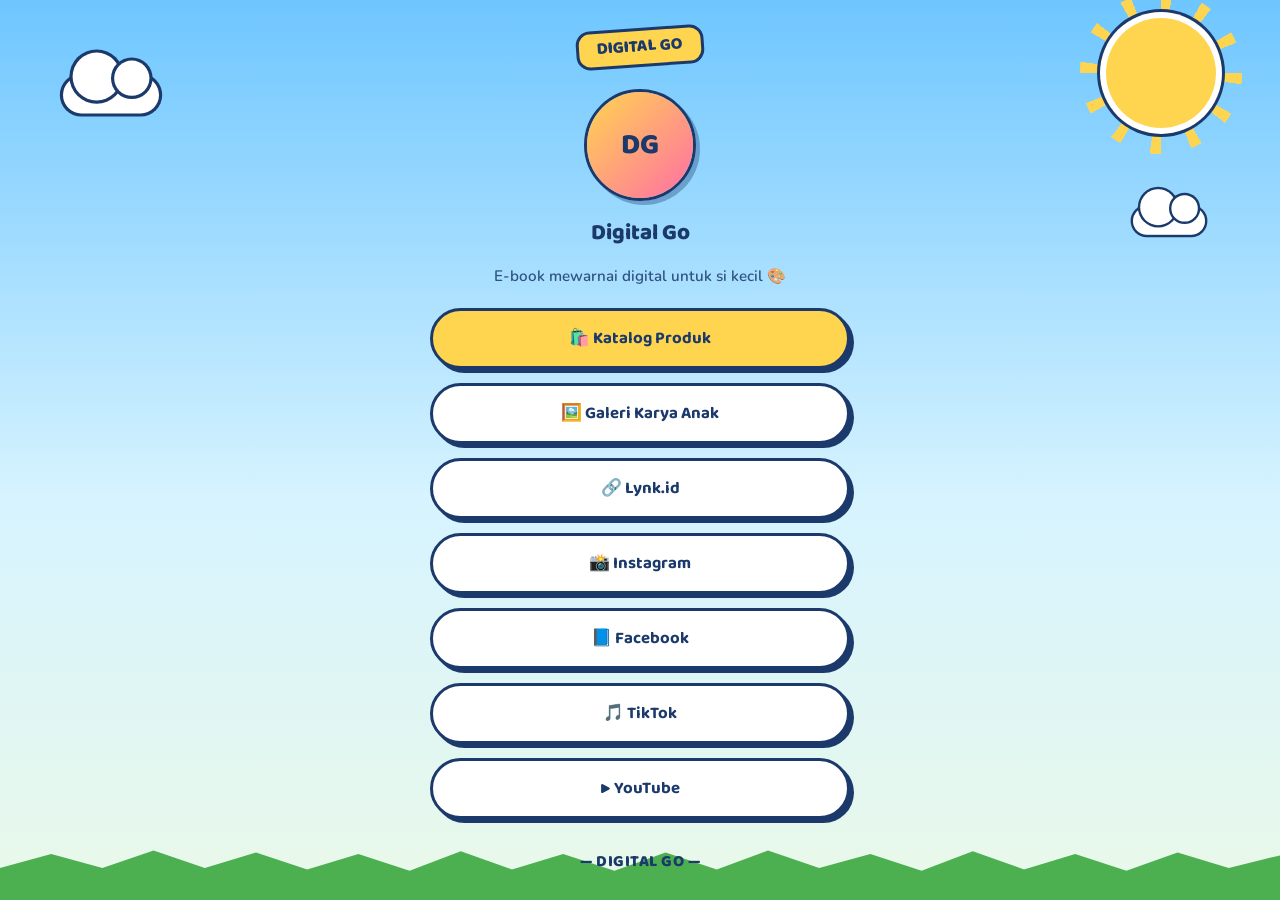
==== bio.html @ b7b14442 "Update bio.html" ====
<!DOCTYPE html>
<html lang="id">
<head>
<meta charset="UTF-8">
<meta name="viewport" content="width=device-width, initial-scale=1.0">
<title>Digital Go — Link in Bio</title>
<meta name="description" content="Semua tautan resmi Digital Go: katalog seri mewarnai, galeri karya anak, toko Lynk.id, dan media sosial.">
<link rel="stylesheet" href="css/style.css">
</head>
<body>

<div class="sky-decor">
  <div class="sun"></div>
  <div class="cloud c1"></div>
  <div class="cloud c2"></div>
  <div class="bush"></div>
</div>

<div class="wrap">
  <div class="bio-wrap">
    <span class="badge">DIGITAL GO</span>

    <div class="logo-wrap">
      <img src="images/logo.jpg" alt="Logo Digital Go" onerror="this.onerror=null;this.remove();">
      <div class="logo-ph">DG</div>
    </div>
    <div class="bio-name">Digital Go</div>
    <p class="bio-tagline">E-book mewarnai digital untuk si kecil 🎨</p>

    <div class="link-list">
      <a class="btn full" href="katalog.html">🛍️ Katalog Produk</a>
      <a class="btn full secondary" href="index.html">🖼️ Galeri Karya Anak</a>
      <a class="btn full secondary" href="https://lynk.id/digitalgo123" target="_blank" rel="noopener">🔗 Lynk.id</a>
      <a class="btn full secondary" href="https://www.instagram.com/digitalgo123.id/" target="_blank" rel="noopener">📸 Instagram</a>
      <a class="btn full secondary" href="https://www.facebook.com/profile.php?id=61594540240313" target="_blank" rel="noopener">📘 Facebook</a>
      <a class="btn full secondary" href="https://www.tiktok.com/@digitalgo123" target="_blank" rel="noopener">🎵 TikTok</a>
      <a class="btn full secondary" href="https://www.youtube.com/@DigitalGo123" target="_blank" rel="noopener">▶️ YouTube</a>
    </div>

    <p class="footer-brand" style="margin-top:30px;">— DIGITAL GO —</p>
  </div>
</div>

</body>
</html>
---- css/style.css ----
@import url('https://fonts.googleapis.com/css2?family=Baloo+2:wght@500;700;800&family=Nunito:wght@400;600;700&display=swap');

:root{
  --sky-top:#6EC6FF;
  --sky-bottom:#D6F3FF;
  --sun:#FFD54F;
  --pink:#FF6FA5;
  --green:#4CD97B;
  --purple:#8B6EFF;
  --navy:#1B3A6B;
  --card:#FFFFFF;
  --grass:#4CAF50;
  --grass-dark:#388E3C;
}

*{box-sizing:border-box;}

body{
  margin:0;
  font-family:'Nunito',sans-serif;
  color:var(--navy);
  background:linear-gradient(180deg,var(--sky-top) 0%,var(--sky-bottom) 55%,#EAF9E9 100%);
  min-height:100vh;
  overflow-x:hidden;
}

.sky-decor{
  position:fixed;
  inset:0;
  pointer-events:none;
  z-index:0;
  overflow:hidden;
}
.sun{
  position:absolute; top:2%; right:5%;
  width:110px; height:110px; border-radius:50%;
  background:var(--sun);
  box-shadow:0 0 0 6px #fff, 0 0 0 9px var(--navy);
}
.sun::before,.sun::after{content:'';position:absolute;inset:-26px;
  background:
    repeating-conic-gradient(var(--sun) 0deg 8deg, transparent 8deg 30deg);
  border-radius:50%;
  z-index:-1;
  opacity:.9;
}
.cloud{position:absolute; width:120px; height:46px; background:#fff; border-radius:40px;
  box-shadow:0 0 0 4px var(--navy);
}
.cloud::before,.cloud::after{content:'';position:absolute;background:#fff;border-radius:50%;
  box-shadow:0 0 0 4px var(--navy);}
.cloud::before{width:60px;height:60px;top:-30px;left:12px;}
.cloud::after{width:44px;height:44px;top:-20px;left:64px;}
.cloud.c1{top:8%; left:4%; transform:scale(.8);}
.cloud.c2{top:22%; right:4%; transform:scale(.6);}
.bush{position:absolute; bottom:-10px; width:100%; height:70px;
  background:var(--grass);
  clip-path:polygon(0% 100%,0% 40%,4% 20%,8% 40%,12% 15%,16% 40%,20% 18%,24% 42%,
    28% 20%,32% 44%,36% 16%,40% 42%,44% 20%,48% 44%,52% 18%,56% 42%,60% 15%,
    64% 40%,68% 20%,72% 44%,76% 16%,80% 42%,84% 20%,88% 44%,92% 18%,96% 40%,100% 22%,100% 100%);
}

.wrap{position:relative; z-index:1; max-width:960px; margin:0 auto; padding:28px 20px 0;}

.badge{
  display:inline-block;
  background:var(--sun);
  border:3px solid var(--navy);
  border-radius:14px;
  padding:8px 18px;
  font-family:'Baloo 2',sans-serif;
  font-weight:800;
  font-size:1.05rem;
  line-height:1;
  color:var(--navy);
  transform:rotate(-4deg);
}

.hero{text-align:center; margin:26px 0 10px;}

.bubble-title{
  font-family:'Baloo 2',sans-serif;
  font-weight:800;
  font-size:clamp(2.4rem,7vw,4.2rem);
  line-height:1.05;
  margin:14px 0 6px;
  -webkit-text-stroke:2px var(--navy);
  text-shadow:3px 3px 0 var(--navy);
}
.bubble-title .l1{color:#FF5C5C;}
.bubble-title .l2{color:var(--sun);}
.bubble-title .l3{color:var(--green);}
.bubble-title .l4{color:#4FC3F7;}
.bubble-title .l5{color:var(--purple);}
.bubble-title .l6{color:var(--pink);}

.ribbon{
  display:inline-block;
  background:var(--sun);
  border:3px solid var(--navy);
  border-radius:999px;
  padding:8px 26px;
  font-family:'Baloo 2',sans-serif;
  font-weight:700;
  font-size:1rem;
  color:var(--navy);
  margin-top:6px;
}

.hero p.lede{
  max-width:520px; margin:16px auto 0;
  font-size:1.05rem; font-weight:600; color:var(--navy);
}

.btn{
  display:inline-flex; align-items:center; gap:8px;
  font-family:'Baloo 2',sans-serif; font-weight:700; font-size:1.05rem;
  text-decoration:none; color:var(--navy);
  background:var(--sun);
  border:3px solid var(--navy);
  border-radius:999px;
  padding:14px 30px;
  box-shadow:4px 4px 0 var(--navy);
  transition:transform .12s ease;
}
.btn:hover{transform:translate(-2px,-2px); box-shadow:6px 6px 0 var(--navy);}
.btn:active{transform:translate(0,0); box-shadow:2px 2px 0 var(--navy);}
.btn.secondary{background:#fff;}
.btn.green{background:var(--green);}
.btn.small{padding:10px 20px; font-size:.9rem;}

.cta-row{margin:22px 0 8px; display:flex; justify-content:center; gap:14px; flex-wrap:wrap;}

.gallery-grid{
  display:grid;
  grid-template-columns:repeat(auto-fill,minmax(190px,1fr));
  gap:22px;
  margin:36px 0;
}

.photo-card{
  background:#fff;
  border:3px solid var(--navy);
  border-radius:16px;
  padding:10px 10px 14px;
  box-shadow:5px 5px 0 rgba(27,58,107,.35);
}
.photo-card:nth-child(3n+1){transform:rotate(-2deg);}
.photo-card:nth-child(3n+2){transform:rotate(1.5deg);}
.photo-card:nth-child(3n){transform:rotate(-1deg);}

.photo-card img{
  width:100%; aspect-ratio:3/4; object-fit:cover;
  border-radius:10px; border:2px solid var(--navy);
  display:block;
}
.photo-card .cap{
  margin-top:8px; text-align:center;
  font-weight:700; font-size:.85rem; color:var(--navy);
}

.empty-state{
  text-align:center; margin:50px auto; max-width:420px;
  font-weight:700; font-size:1.05rem;
}

.load-more-row{text-align:center; margin:10px 0 40px;}

.footer-pill{
  background:var(--sun);
  border:3px solid var(--navy);
  border-radius:999px;
  padding:16px 26px;
  display:flex; flex-wrap:wrap; justify-content:center; gap:18px;
  margin:30px auto 14px;
  max-width:820px;
}
.footer-pill a{
  color:var(--navy); text-decoration:none; font-weight:700; font-size:.92rem;
  display:flex; align-items:center; gap:6px;
}
.footer-brand{
  text-align:center; font-family:'Baloo 2',sans-serif; font-weight:800;
  color:var(--navy); margin-bottom:40px; letter-spacing:.5px;
}

/* ---- Upload / Thanks page ---- */
.form-card{
  background:#fff;
  border:3px solid var(--navy);
  border-radius:20px;
  padding:32px;
  max-width:520px;
  margin:26px auto 40px;
  box-shadow:6px 6px 0 rgba(27,58,107,.35);
}
.field{margin-bottom:18px;}
.field label{
  display:block; font-weight:700; margin-bottom:6px; font-size:.95rem;
}
.field input[type=text],
.field input[type=email],
.field select{
  width:100%; padding:11px 14px; border-radius:10px;
  border:2px solid var(--navy); font-family:'Nunito',sans-serif; font-size:1rem;
  background:#F7FBFF;
}
.field input[type=file]{
  width:100%; padding:10px; border-radius:10px;
  border:2px dashed var(--navy); background:#F7FBFF; font-size:.92rem;
}
.hint{font-size:.82rem; color:#3d5a8a; margin-top:5px;}
.steps-mini{display:flex; gap:14px; margin:18px 0 8px; flex-wrap:wrap;}
.step-chip{
  background:#FFF3D6; border:2px solid var(--navy); border-radius:12px;
  padding:8px 14px; font-weight:700; font-size:.85rem; display:flex; align-items:center; gap:8px;
}
.step-chip .num{
  background:var(--navy); color:#fff; border-radius:50%;
  width:20px; height:20px; display:flex; align-items:center; justify-content:center;
  font-size:.78rem;
}
.back-link{display:block; text-align:center; margin-top:6px; font-weight:700; color:var(--navy);}

.thanks-box{
  text-align:center; max-width:480px; margin:60px auto; padding:30px;
}
.thanks-box .big-emoji{font-size:3.4rem;}

/* ---- Katalog ---- */
.tab-row{display:flex; justify-content:center; gap:12px; margin:28px 0 18px; flex-wrap:wrap;}
.tab-btn{
  font-family:'Baloo 2',sans-serif; font-weight:700; font-size:1rem;
  color:var(--navy); background:#fff; border:3px solid var(--navy);
  border-radius:999px; padding:10px 22px; cursor:pointer;
  box-shadow:3px 3px 0 var(--navy); transition:transform .12s ease;
}
.tab-btn:hover{transform:translate(-1px,-1px);}
.tab-btn.active{background:var(--sun);}

.catalog-section{display:none;}
.catalog-section.active{display:block;}

.chip-row{display:flex; justify-content:center; gap:10px; margin:0 0 26px; flex-wrap:wrap;}
.chip{
  font-family:'Nunito',sans-serif; font-weight:700; font-size:.85rem;
  color:var(--navy); background:#fff; border:2px solid var(--navy);
  border-radius:999px; padding:7px 16px; cursor:pointer;
}
.chip.active{background:var(--green); color:#fff;}

.bundle-grid{
  display:grid; grid-template-columns:repeat(auto-fill,minmax(260px,1fr));
  gap:22px; margin:10px 0 40px;
}
.bundle-card{
  display:block; text-decoration:none; color:var(--navy);
  background:#fff; border:3px solid var(--navy); border-radius:18px;
  padding:18px; box-shadow:5px 5px 0 rgba(27,58,107,.35);
  transition:transform .12s ease;
}
.bundle-card:hover{transform:translate(-2px,-2px); box-shadow:7px 7px 0 rgba(27,58,107,.35);}
.bundle-card .bcount{
  display:inline-block; background:var(--sun); border:2px solid var(--navy);
  border-radius:999px; padding:3px 12px; font-size:.78rem; font-weight:700; margin-bottom:10px;
}
.bundle-card .bname{
  font-family:'Baloo 2',sans-serif; font-weight:800; font-size:1.15rem; margin:0 0 12px;
}
.bundle-icons{display:flex; gap:6px; margin-bottom:12px;}
.bundle-icons span{
  width:34px; height:34px; border-radius:50%; display:flex; align-items:center; justify-content:center;
  font-size:1.1rem; border:2px solid var(--navy);
}
.bundle-series-list{list-style:none; margin:0 0 14px; padding:0; font-size:.85rem; font-weight:600;}
.bundle-series-list li{padding:4px 0; border-top:1px dashed rgba(27,58,107,.25);}
.bundle-series-list li:first-child{border-top:none;}
.bundle-card .cta-hint{font-weight:800; font-size:.85rem; color:#B0530D;}

.series-grid{
  display:grid; grid-template-columns:repeat(auto-fill,minmax(170px,1fr));
  gap:20px; margin:10px 0 40px;
}
.series-card{
  display:block; text-decoration:none; color:var(--navy);
  background:#fff; border:3px solid var(--navy); border-radius:16px;
  padding:10px 10px 12px; box-shadow:4px 4px 0 rgba(27,58,107,.35);
  transition:transform .12s ease;
}
.series-card:hover{transform:translate(-2px,-2px); box-shadow:6px 6px 0 rgba(27,58,107,.35);}
.cover-wrap{position:relative; aspect-ratio:3/4; border-radius:10px; overflow:hidden; border:2px solid var(--navy);}
.cover-wrap img{position:absolute; inset:0; width:100%; height:100%; object-fit:cover;}
.cover-ph{width:100%; height:100%; display:flex; align-items:center; justify-content:center; font-size:2.2rem;}
.cat-alam{background:linear-gradient(135deg,#B7F0B1,#4CD97B);}
.cat-bangunan{background:linear-gradient(135deg,#FFD6A5,#FF9F4A);}
.cat-transportasi{background:linear-gradient(135deg,#A8D8FF,#4FC3F7);}
.cat-objek{background:linear-gradient(135deg,#FFD3E8,#FF6FA5);}
.cat-edukasi{background:linear-gradient(135deg,#DCC9FF,#8B6EFF);}
.series-card .stitle{margin-top:8px; font-weight:700; font-size:.85rem; text-align:center; line-height:1.25;}
.series-card .scat{display:block; text-align:center; font-size:.7rem; font-weight:700; margin-top:4px; opacity:.7;}

@media (max-width:520px){
  .bubble-title{font-size:2.2rem;}
  .badge{font-size:.9rem; padding:6px 14px;}
}

/* ---- Link in Bio ---- */
.bio-wrap{max-width:440px; margin:0 auto; text-align:center;}
.logo-wrap{
  position:relative; width:112px; height:112px; margin:22px auto 14px;
  border-radius:50%; overflow:hidden; border:3px solid var(--navy);
  box-shadow:4px 4px 0 rgba(27,58,107,.35);
}
.logo-wrap img{position:absolute; inset:0; width:100%; height:100%; object-fit:cover;}
.logo-ph{
  width:100%; height:100%; display:flex; align-items:center; justify-content:center;
  font-family:'Baloo 2',sans-serif; font-weight:800; font-size:1.8rem; color:var(--navy);
  background:linear-gradient(135deg,var(--sun),var(--pink));
}
.bio-name{font-family:'Baloo 2',sans-serif; font-weight:800; font-size:1.4rem; margin:4px 0 4px;}
.bio-tagline{font-size:.95rem; font-weight:600; color:var(--navy); opacity:.85; margin-bottom:6px;}

.link-list{display:flex; flex-direction:column; gap:14px; max-width:420px; margin:22px auto 10px;}
.btn.full{width:100%; justify-content:center;}
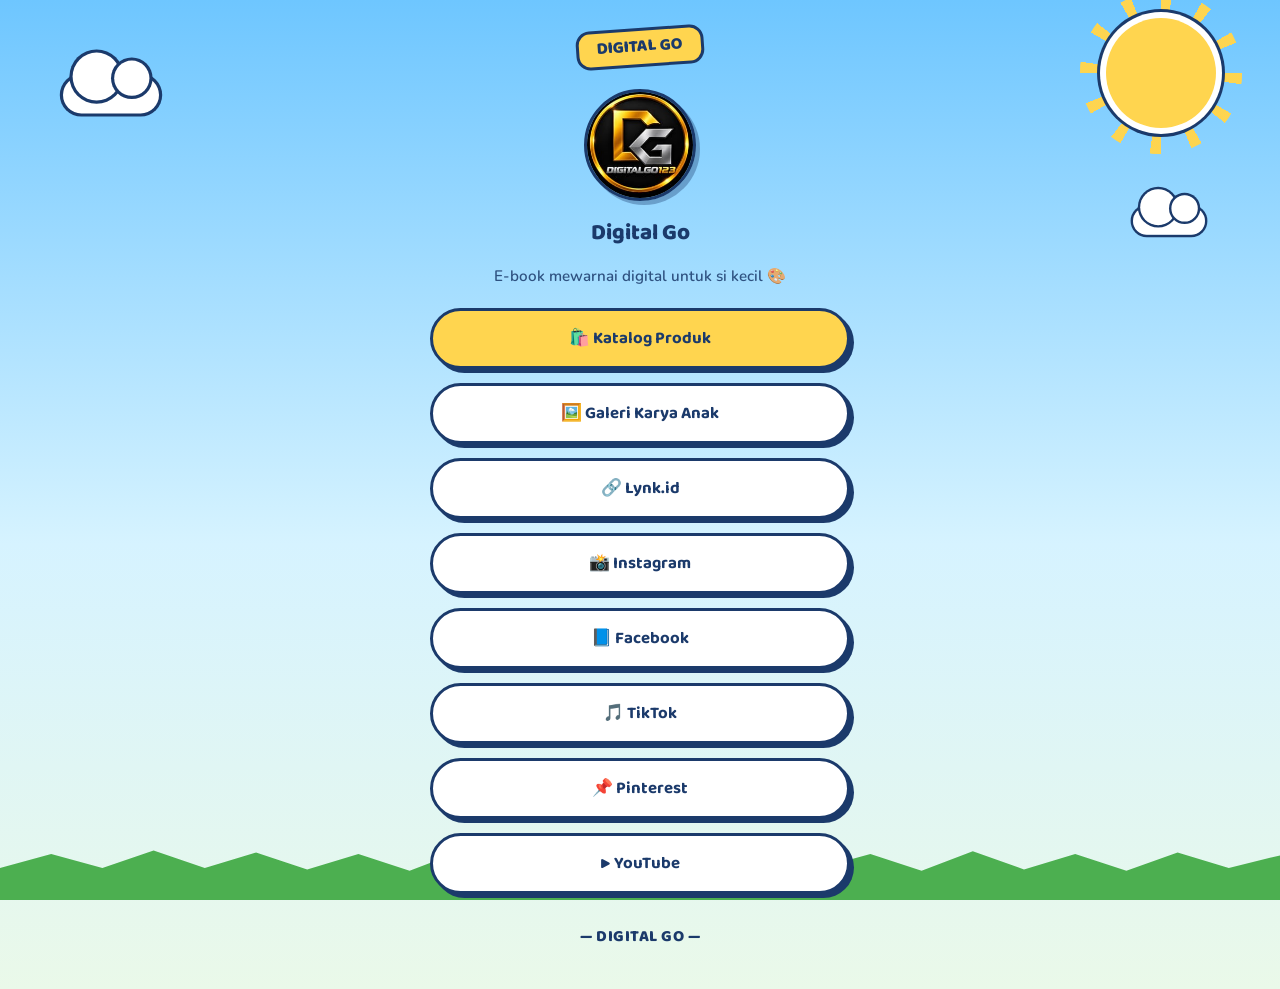
==== commit 3e2c99b7: "Update bio.html" ====
--- a/bio.html
+++ b/bio.html
@@ -34,6 +34,7 @@
       <a class="btn full secondary" href="https://www.instagram.com/digitalgo123.id/" target="_blank" rel="noopener">📸 Instagram</a>
       <a class="btn full secondary" href="https://www.facebook.com/profile.php?id=61594540240313" target="_blank" rel="noopener">📘 Facebook</a>
       <a class="btn full secondary" href="https://www.tiktok.com/@digitalgo123" target="_blank" rel="noopener">🎵 TikTok</a>
+      <a class="btn full secondary" href="https://id.pinterest.com/digitalgo123id/" target="_blank" rel="noopener">📌 Pinterest</a>
       <a class="btn full secondary" href="https://www.youtube.com/@DigitalGo123" target="_blank" rel="noopener">▶️ YouTube</a>
     </div>
 
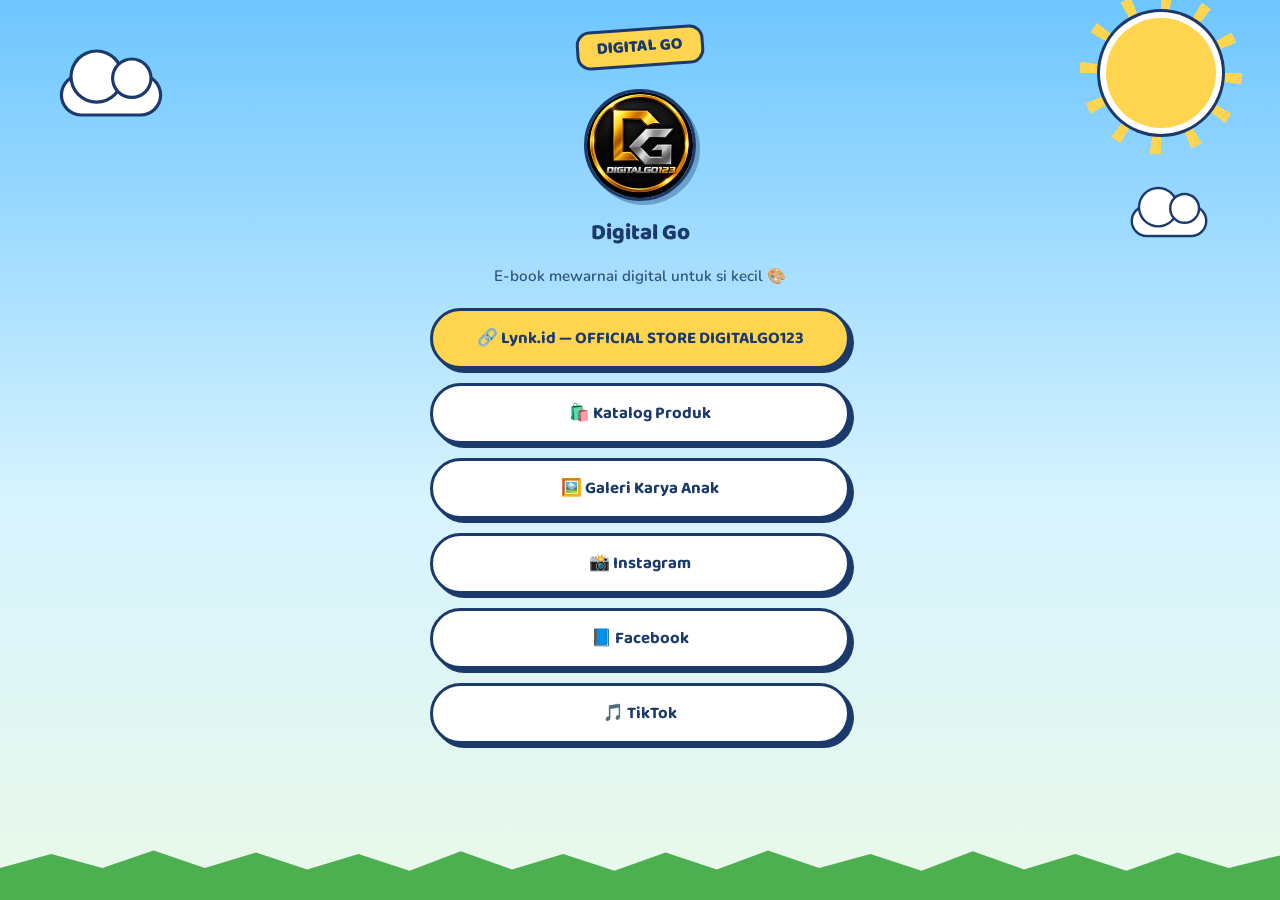
==== commit 7979c35d: "Update bio.html" ====
--- a/bio.html
+++ b/bio.html
@@ -28,19 +28,10 @@
     <p class="bio-tagline">E-book mewarnai digital untuk si kecil 🎨</p>
 
     <div class="link-list">
-      <a class="btn full" href="katalog.html">🛍️ Katalog Produk</a>
+      <a class="btn full" href="https://lynk.id/digitalgo123" target="_blank" rel="noopener">🔗 Lynk.id — OFFICIAL STORE DIGITALGO123</a>
+      <a class="btn full secondary" href="katalog.html">🛍️ Katalog Produk</a>
       <a class="btn full secondary" href="index.html">🖼️ Galeri Karya Anak</a>
-      <a class="btn full secondary" href="https://lynk.id/digitalgo123" target="_blank" rel="noopener">🔗 Lynk.id</a>
       <a class="btn full secondary" href="https://www.instagram.com/digitalgo123.id/" target="_blank" rel="noopener">📸 Instagram</a>
       <a class="btn full secondary" href="https://www.facebook.com/profile.php?id=61594540240313" target="_blank" rel="noopener">📘 Facebook</a>
       <a class="btn full secondary" href="https://www.tiktok.com/@digitalgo123" target="_blank" rel="noopener">🎵 TikTok</a>
-      <a class="btn full secondary" href="https://id.pinterest.com/digitalgo123id/" target="_blank" rel="noopener">📌 Pinterest</a>
-      <a class="btn full secondary" href="https://www.youtube.com/@DigitalGo123" target="_blank" rel="noopener">▶️ YouTube</a>
-    </div>
-
-    <p class="footer-brand" style="margin-top:30px;">— DIGITAL GO —</p>
-  </div>
-</div>
-
-</body>
-</html>
+      <a class="btn full secondary" href="https://id.pinterest.com/digitalgo123id/" target="_blank"
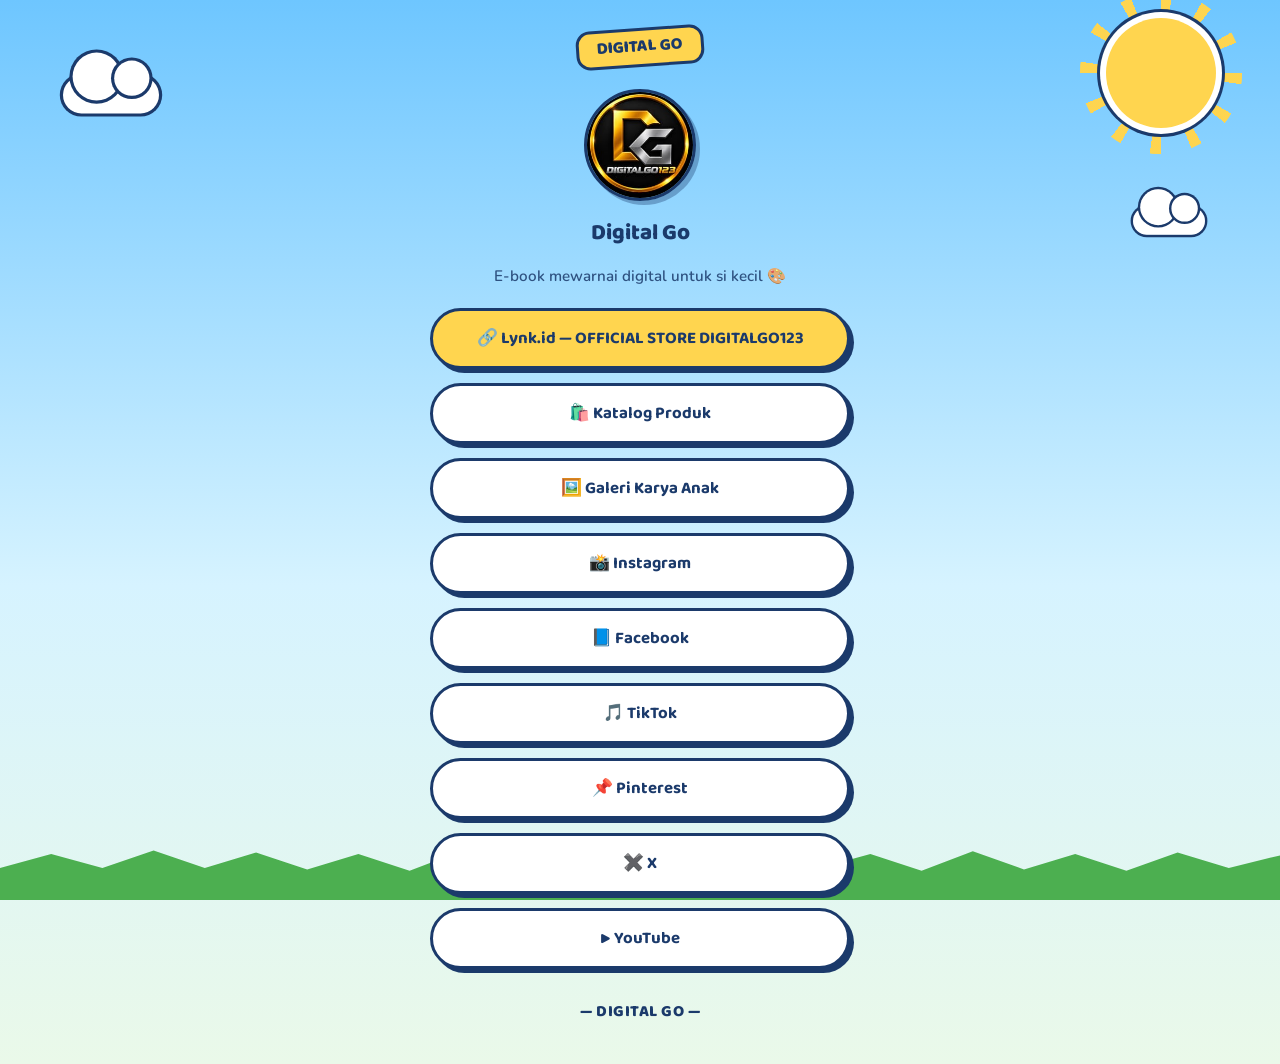
==== commit e8aa2d42: "Update bio.html" ====
--- a/bio.html
+++ b/bio.html
@@ -34,4 +34,14 @@
       <a class="btn full secondary" href="https://www.instagram.com/digitalgo123.id/" target="_blank" rel="noopener">📸 Instagram</a>
       <a class="btn full secondary" href="https://www.facebook.com/profile.php?id=61594540240313" target="_blank" rel="noopener">📘 Facebook</a>
       <a class="btn full secondary" href="https://www.tiktok.com/@digitalgo123" target="_blank" rel="noopener">🎵 TikTok</a>
-      <a class="btn full secondary" href="https://id.pinterest.com/digitalgo123id/" target="_blank"
+      <a class="btn full secondary" href="https://id.pinterest.com/digitalgo123id/" target="_blank" rel="noopener">📌 Pinterest</a>
+      <a class="btn full secondary" href="https://x.com/digitalgo123id" target="_blank" rel="noopener">✖️ X</a>
+      <a class="btn full secondary" href="https://www.youtube.com/@DigitalGo123" target="_blank" rel="noopener">▶️ YouTube</a>
+    </div>
+
+    <p class="footer-brand" style="margin-top:30px;">— DIGITAL GO —</p>
+  </div>
+</div>
+
+</body>
+</html>
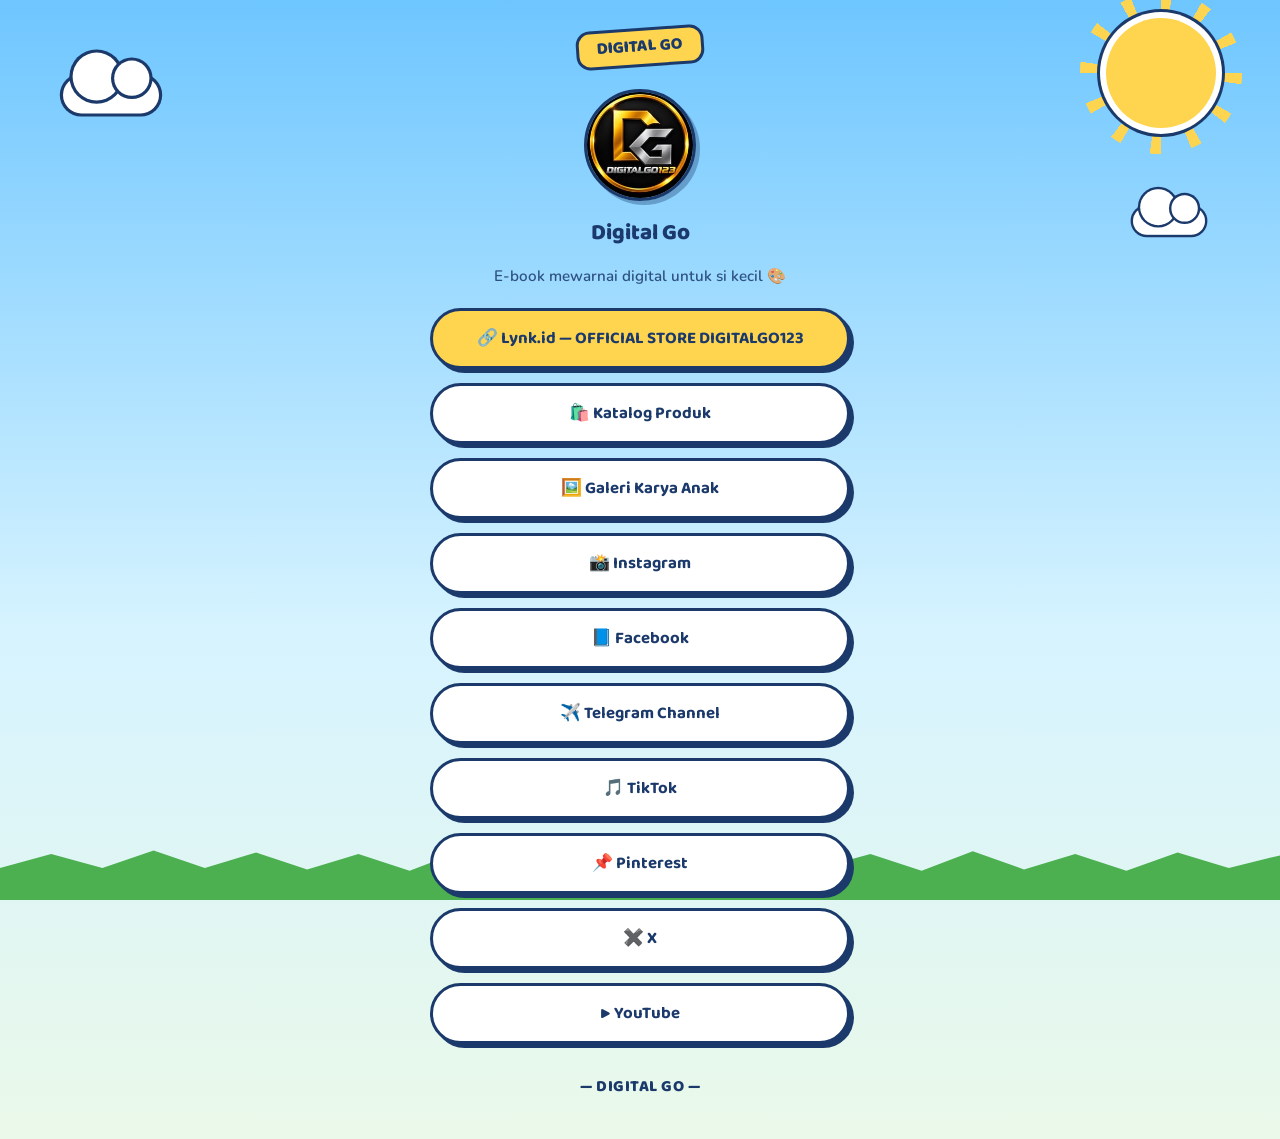
==== commit 0cf916d7: "Update bio.html" ====
--- a/bio.html
+++ b/bio.html
@@ -33,6 +33,7 @@
       <a class="btn full secondary" href="index.html">🖼️ Galeri Karya Anak</a>
       <a class="btn full secondary" href="https://www.instagram.com/digitalgo123.id/" target="_blank" rel="noopener">📸 Instagram</a>
       <a class="btn full secondary" href="https://www.facebook.com/profile.php?id=61594540240313" target="_blank" rel="noopener">📘 Facebook</a>
+      <a class="btn full secondary" href="https://t.me/+vTnjUD4lZelkMDZl" target="_blank" rel="noopener">✈️ Telegram Channel</a>
       <a class="btn full secondary" href="https://www.tiktok.com/@digitalgo123" target="_blank" rel="noopener">🎵 TikTok</a>
       <a class="btn full secondary" href="https://id.pinterest.com/digitalgo123id/" target="_blank" rel="noopener">📌 Pinterest</a>
       <a class="btn full secondary" href="https://x.com/digitalgo123id" target="_blank" rel="noopener">✖️ X</a>
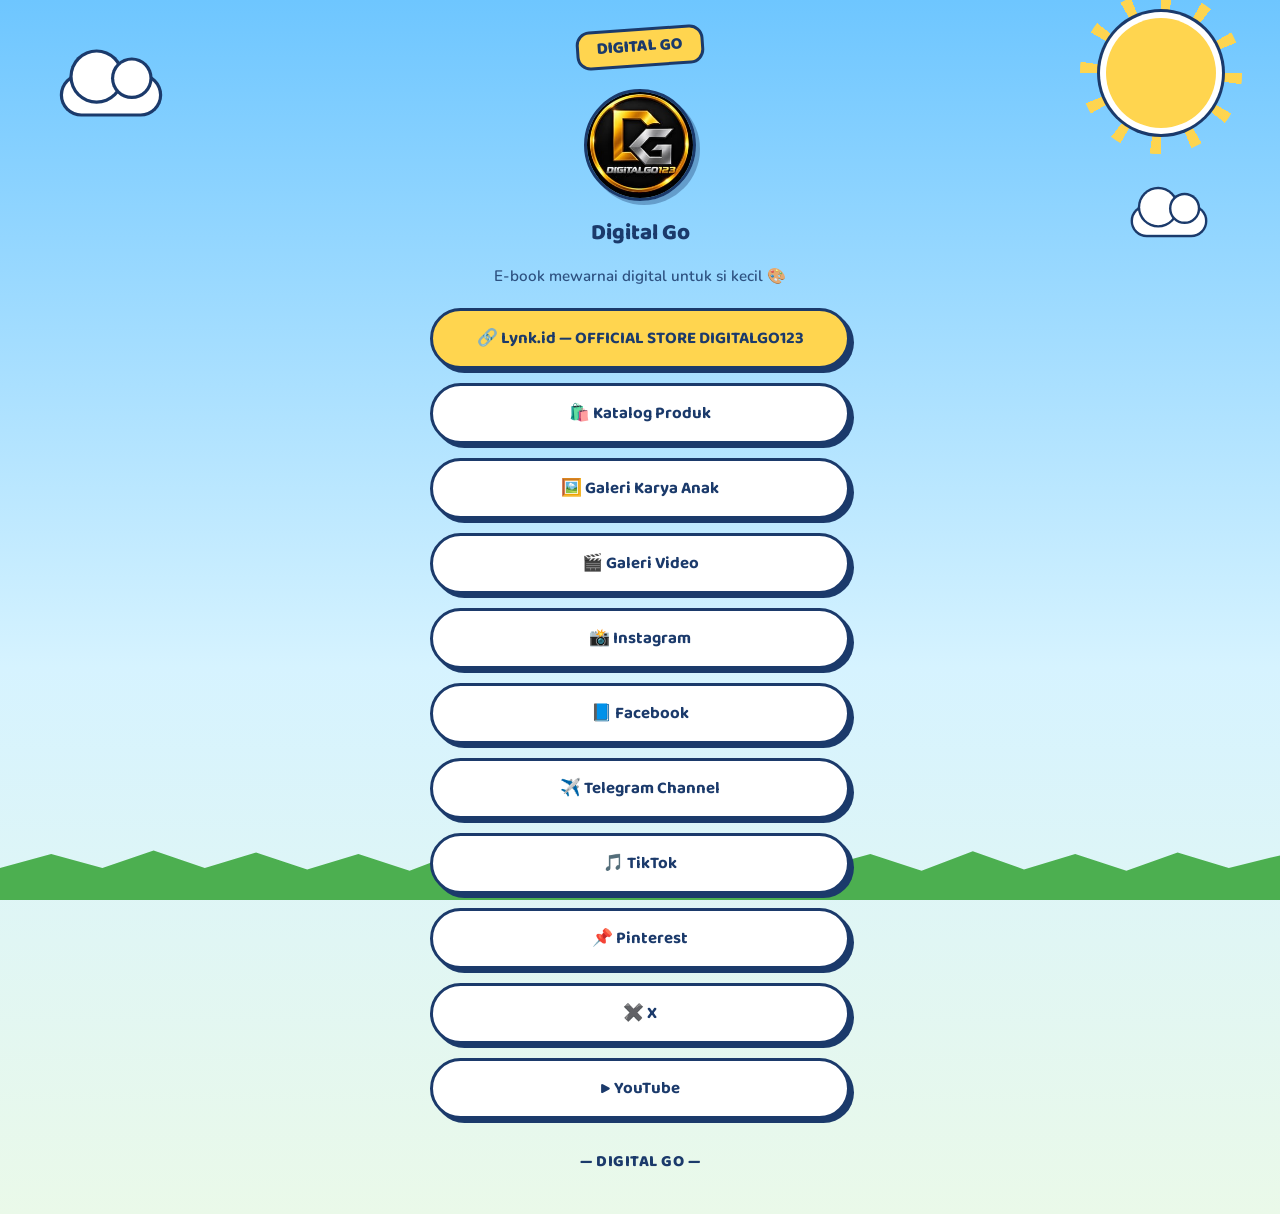
==== commit dd6c61c1: "Update bio.html" ====
--- a/bio.html
+++ b/bio.html
@@ -31,6 +31,7 @@
       <a class="btn full" href="https://lynk.id/digitalgo123" target="_blank" rel="noopener">🔗 Lynk.id — OFFICIAL STORE DIGITALGO123</a>
       <a class="btn full secondary" href="katalog.html">🛍️ Katalog Produk</a>
       <a class="btn full secondary" href="index.html">🖼️ Galeri Karya Anak</a>
+      <a class="btn full secondary" href="video.html">🎬 Galeri Video</a>
       <a class="btn full secondary" href="https://www.instagram.com/digitalgo123.id/" target="_blank" rel="noopener">📸 Instagram</a>
       <a class="btn full secondary" href="https://www.facebook.com/profile.php?id=61594540240313" target="_blank" rel="noopener">📘 Facebook</a>
       <a class="btn full secondary" href="https://t.me/+vTnjUD4lZelkMDZl" target="_blank" rel="noopener">✈️ Telegram Channel</a>
--- a/css/style.css
+++ b/css/style.css
@@ -322,3 +322,44 @@
 
 .link-list{display:flex; flex-direction:column; gap:14px; max-width:420px; margin:22px auto 10px;}
 .btn.full{width:100%; justify-content:center;}
+
+/* ---- Galeri Video ---- */
+.video-grid{
+  display:grid;
+  grid-template-columns:repeat(auto-fill,minmax(280px,1fr));
+  gap:24px;
+  margin:36px 0;
+}
+.video-card{
+  background:#fff;
+  border:3px solid var(--navy);
+  border-radius:16px;
+  padding:10px 10px 14px;
+  box-shadow:5px 5px 0 rgba(27,58,107,.35);
+}
+.video-thumb{
+  position:relative; display:block; width:100%; padding:0; cursor:pointer;
+  aspect-ratio:16/9; overflow:hidden;
+  border:2px solid var(--navy); border-radius:10px; background:var(--navy);
+}
+.video-thumb img,
+.video-thumb iframe{
+  position:absolute; inset:0; width:100%; height:100%; border:0; object-fit:cover; display:block;
+}
+.play-badge{
+  position:absolute; top:50%; left:50%; transform:translate(-50%,-50%);
+  width:58px; height:58px; border-radius:50%;
+  display:flex; align-items:center; justify-content:center;
+  background:var(--sun); border:3px solid var(--navy);
+  font-size:1.4rem; padding-left:4px; color:var(--navy);
+  box-shadow:3px 3px 0 var(--navy); transition:transform .12s ease;
+}
+.video-thumb:hover .play-badge{transform:translate(-50%,-50%) scale(1.1);}
+.video-card .cap{
+  margin-top:10px; text-align:center;
+  font-weight:700; font-size:.92rem; line-height:1.3;
+}
+.video-card .yt-link{
+  display:block; text-align:center; margin-top:6px;
+  font-weight:700; font-size:.8rem; color:#B0530D; text-decoration:none;
+}
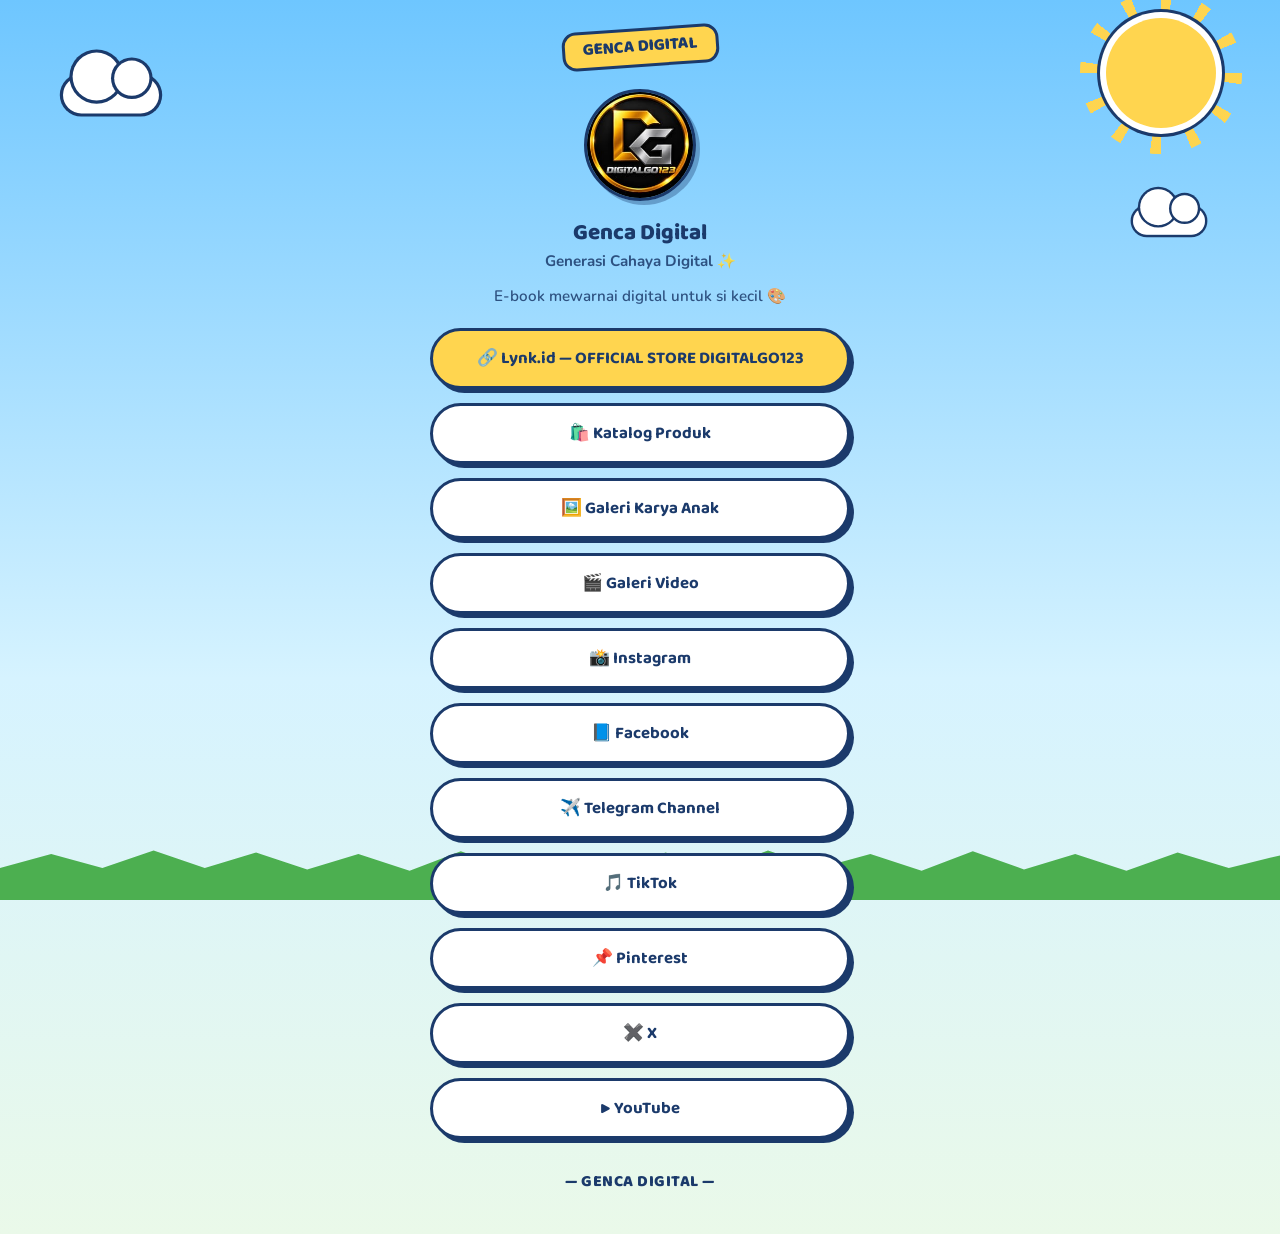
==== commit 1098c099: "rebrand" ====
--- a/bio.html
+++ b/bio.html
@@ -3,8 +3,8 @@
 <head>
 <meta charset="UTF-8">
 <meta name="viewport" content="width=device-width, initial-scale=1.0">
-<title>Digital Go — Link in Bio</title>
-<meta name="description" content="Semua tautan resmi Digital Go: katalog seri mewarnai, galeri karya anak, toko Lynk.id, dan media sosial.">
+<title>Genca Digital (Generasi Cahaya Digital) — Link in Bio</title>
+<meta name="description" content="Semua tautan resmi Genca Digital (Generasi Cahaya Digital): katalog seri mewarnai, galeri karya anak, toko Lynk.id, dan media sosial.">
 <link rel="stylesheet" href="css/style.css">
 </head>
 <body>
@@ -18,13 +18,14 @@
 
 <div class="wrap">
   <div class="bio-wrap">
-    <span class="badge">DIGITAL GO</span>
+    <span class="badge">GENCA DIGITAL</span>
 
     <div class="logo-wrap">
-      <img src="images/logo.jpg" alt="Logo Digital Go" onerror="this.onerror=null;this.remove();">
-      <div class="logo-ph">DG</div>
+      <img src="images/logo.jpg" alt="Logo Genca Digital" onerror="this.onerror=null;this.remove();">
+      <div class="logo-ph">GD</div>
     </div>
-    <div class="bio-name">Digital Go</div>
+    <div class="bio-name">Genca Digital</div>
+    <p class="bio-tagline" style="margin-top:-4px;font-weight:700;">Generasi Cahaya Digital ✨</p>
     <p class="bio-tagline">E-book mewarnai digital untuk si kecil 🎨</p>
 
     <div class="link-list">
@@ -41,7 +42,7 @@
       <a class="btn full secondary" href="https://www.youtube.com/@DigitalGo123" target="_blank" rel="noopener">▶️ YouTube</a>
     </div>
 
-    <p class="footer-brand" style="margin-top:30px;">— DIGITAL GO —</p>
+    <p class="footer-brand" style="margin-top:30px;">— GENCA DIGITAL —</p>
   </div>
 </div>
 
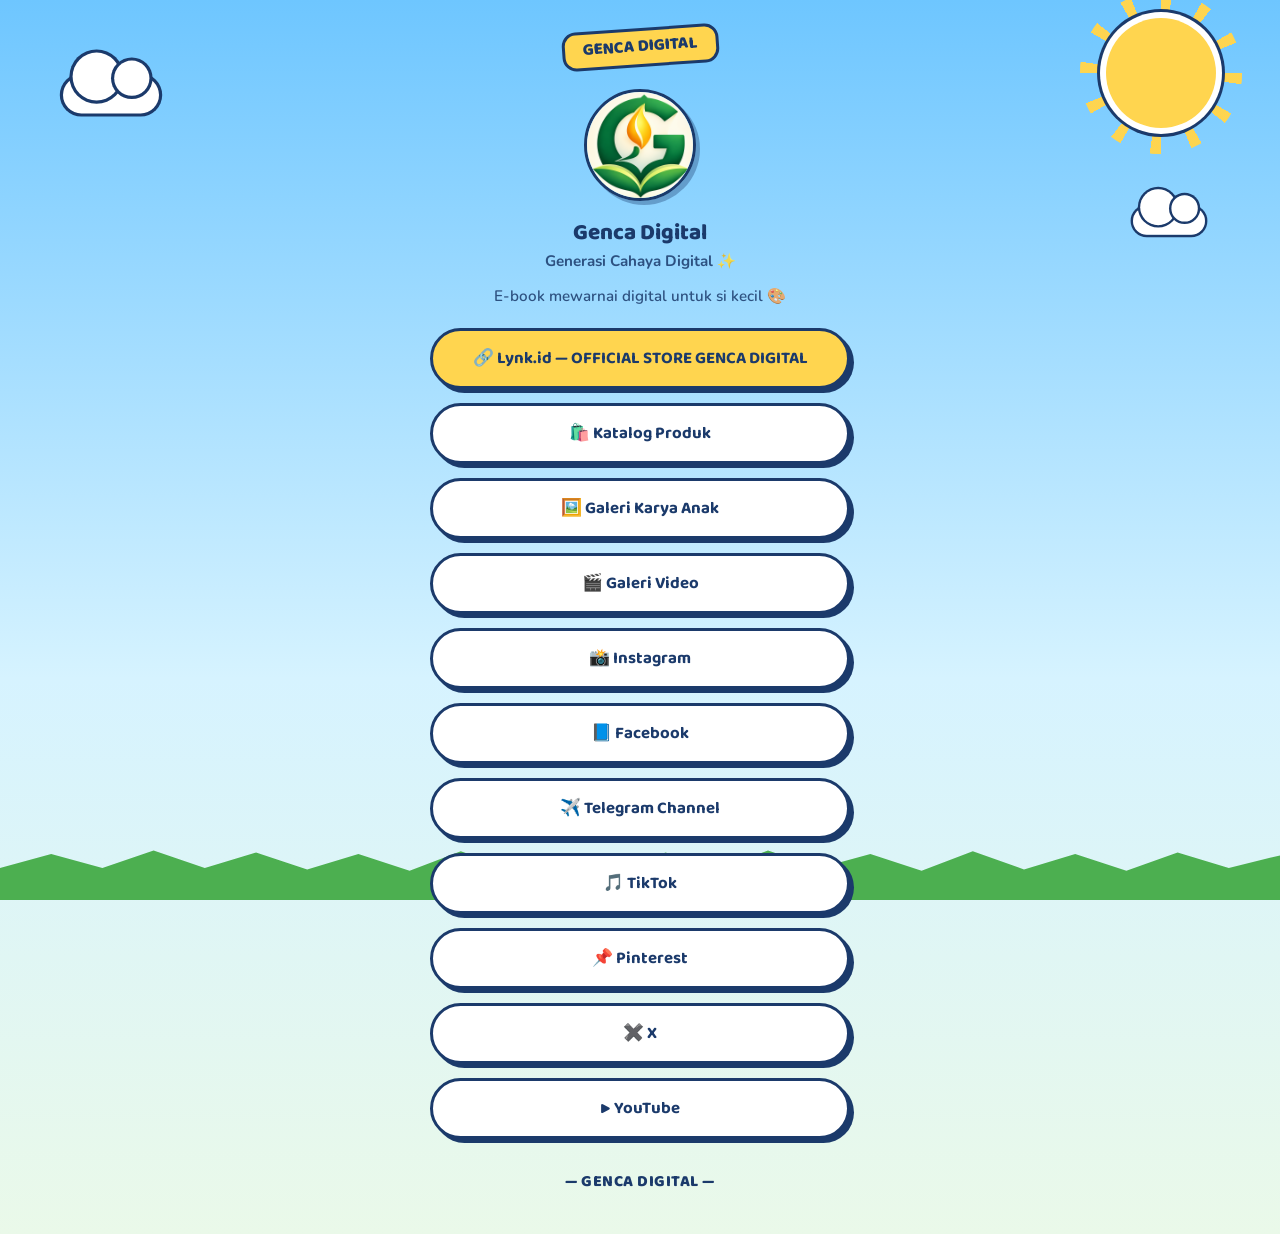
==== commit cb4aed0b: "Update bio.html" ====
--- a/bio.html
+++ b/bio.html
@@ -29,17 +29,17 @@
     <p class="bio-tagline">E-book mewarnai digital untuk si kecil 🎨</p>
 
     <div class="link-list">
-      <a class="btn full" href="https://lynk.id/digitalgo123" target="_blank" rel="noopener">🔗 Lynk.id — OFFICIAL STORE DIGITALGO123</a>
+      <a class="btn full" href="https://lynk.id/gencadigital" target="_blank" rel="noopener">🔗 Lynk.id — OFFICIAL STORE GENCA DIGITAL</a>
       <a class="btn full secondary" href="katalog.html">🛍️ Katalog Produk</a>
       <a class="btn full secondary" href="index.html">🖼️ Galeri Karya Anak</a>
       <a class="btn full secondary" href="video.html">🎬 Galeri Video</a>
-      <a class="btn full secondary" href="https://www.instagram.com/digitalgo123.id/" target="_blank" rel="noopener">📸 Instagram</a>
-      <a class="btn full secondary" href="https://www.facebook.com/profile.php?id=61594540240313" target="_blank" rel="noopener">📘 Facebook</a>
+      <a class="btn full secondary" href="https://www.instagram.com/genca_digital/" target="_blank" rel="noopener">📸 Instagram</a>
+      <a class="btn full secondary" href="https://www.facebook.com/profile.php?id=61595604208498" target="_blank" rel="noopener">📘 Facebook</a>
       <a class="btn full secondary" href="https://t.me/+vTnjUD4lZelkMDZl" target="_blank" rel="noopener">✈️ Telegram Channel</a>
-      <a class="btn full secondary" href="https://www.tiktok.com/@digitalgo123" target="_blank" rel="noopener">🎵 TikTok</a>
-      <a class="btn full secondary" href="https://id.pinterest.com/digitalgo123id/" target="_blank" rel="noopener">📌 Pinterest</a>
-      <a class="btn full secondary" href="https://x.com/digitalgo123id" target="_blank" rel="noopener">✖️ X</a>
-      <a class="btn full secondary" href="https://www.youtube.com/@DigitalGo123" target="_blank" rel="noopener">▶️ YouTube</a>
+      <a class="btn full secondary" href="https://www.tiktok.com/@gencadigital" target="_blank" rel="noopener">🎵 TikTok</a>
+      <a class="btn full secondary" href="https://id.pinterest.com/gencadigital/" target="_blank" rel="noopener">📌 Pinterest</a>
+      <a class="btn full secondary" href="https://x.com/gencadigital" target="_blank" rel="noopener">✖️ X</a>
+      <a class="btn full secondary" href="https://www.youtube.com/@gencadigital" target="_blank" rel="noopener">▶️ YouTube</a>
     </div>
 
     <p class="footer-brand" style="margin-top:30px;">— GENCA DIGITAL —</p>
